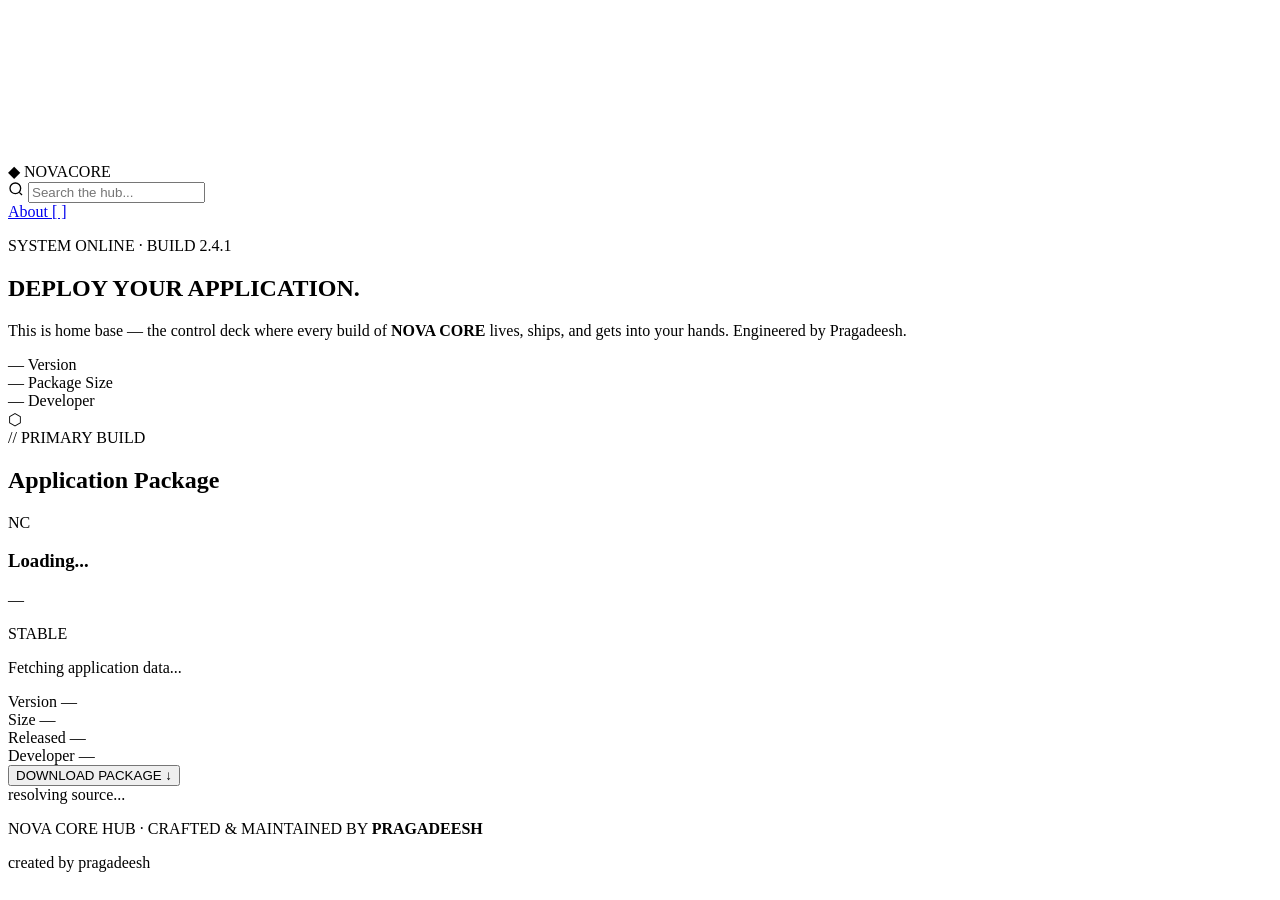
==== index.html @ a8330af1 "Create index.html" ====
<!DOCTYPE html>
<html lang="en">
<head>
<meta charset="UTF-8">
<meta name="viewport" content="width=device-width, initial-scale=1.0">
<title>NOVA CORE // Application Hub</title>
<link rel="preconnect" href="https://fonts.googleapis.com">
<link href="https://fonts.googleapis.com/css2?family=Orbitron:wght@500;700;900&family=Space+Grotesk:wght@400;500;600&family=JetBrains+Mono:wght@400;500&display=swap" rel="stylesheet">
<link rel="stylesheet" href="style.css">
</head>
<body>

<canvas id="grid-canvas"></canvas>
<div class="scanline"></div>
<div class="vignette"></div>

<header class="topbar">
  <div class="brand">
    <span class="brand-mark">◆</span>
    <span class="brand-text">NOVA<span class="brand-accent">CORE</span></span>
  </div>

  <div class="searchwrap">
    <svg class="search-icon" viewBox="0 0 24 24" width="16" height="16"><path fill="none" stroke="currentColor" stroke-width="2" d="M11 19a8 8 0 100-16 8 8 0 000 16zM21 21l-4.35-4.35"/></svg>
    <input id="search-input" type="text" placeholder="Search the hub..." autocomplete="off">
    <span class="search-glow"></span>
  </div>

  <nav class="nav">
    <a href="about.html" class="nav-link">
      <span class="nav-link-text">About</span>
      <span class="nav-link-bracket">[ ]</span>
    </a>
  </nav>
</header>

<main>

  <section class="hero" id="hero">
    <div class="hero-left">
      <p class="eyebrow"><span class="eyebrow-dot"></span> SYSTEM ONLINE · BUILD 2.4.1</p>
      <h1 class="hero-title">
        <span class="line">DEPLOY YOUR</span>
        <span class="line accent-text" data-text="APPLICATION.">APPLICATION.</span>
      </h1>
      <p class="hero-sub">This is home base — the control deck where every build of <strong>NOVA CORE</strong> lives, ships, and gets into your hands. Engineered by Pragadeesh.</p>

      <div class="hero-stats">
        <div class="stat">
          <span class="stat-num" id="stat-version">—</span>
          <span class="stat-label">Version</span>
        </div>
        <div class="stat">
          <span class="stat-num" id="stat-size">—</span>
          <span class="stat-label">Package Size</span>
        </div>
        <div class="stat">
          <span class="stat-num" id="stat-dev">—</span>
          <span class="stat-label">Developer</span>
        </div>
      </div>
    </div>

    <div class="hero-right">
      <div class="core-stage" id="core-stage">
        <div class="core-orbit orbit-1"><span class="orbit-node"></span></div>
        <div class="core-orbit orbit-2"><span class="orbit-node"></span></div>
        <div class="core-orbit orbit-3"><span class="orbit-node"></span></div>

        <div class="core-hex" id="core-hex">
          <div class="hex-face face-front"></div>
          <div class="hex-face face-back"></div>
          <div class="hex-ring"></div>
          <div class="hex-ring ring-2"></div>
          <span class="hex-glyph">⬡</span>
        </div>
      </div>
    </div>
  </section>

  <section class="app-section" id="app-section">
    <div class="section-heading">
      <span class="heading-index">// PRIMARY BUILD</span>
      <h2>Application Package</h2>
    </div>

    <div class="app-card" id="app-card">
      <div class="card-shine"></div>
      <div class="card-corner tl"></div>
      <div class="card-corner tr"></div>
      <div class="card-corner bl"></div>
      <div class="card-corner br"></div>

      <div class="card-top">
        <div class="app-icon">
          <span>NC</span>
        </div>
        <div class="app-heading">
          <h3 id="app-name">Loading...</h3>
          <p id="app-category" class="app-category">—</p>
        </div>
        <div class="status-pill">
          <span class="status-dot"></span> STABLE
        </div>
      </div>

      <p id="app-details" class="app-details">Fetching application data...</p>

      <div class="meta-grid">
        <div class="meta-item">
          <span class="meta-label">Version</span>
          <span class="meta-value" id="meta-version">—</span>
        </div>
        <div class="meta-item">
          <span class="meta-label">Size</span>
          <span class="meta-value" id="meta-size">—</span>
        </div>
        <div class="meta-item">
          <span class="meta-label">Released</span>
          <span class="meta-value" id="meta-date">—</span>
        </div>
        <div class="meta-item">
          <span class="meta-label">Developer</span>
          <span class="meta-value" id="meta-developer">—</span>
        </div>
      </div>

      <div class="card-actions">
        <button id="download-btn" class="download-btn">
          <span class="btn-label">DOWNLOAD PACKAGE</span>
          <span class="btn-icon">↓</span>
          <span class="btn-progress"></span>
        </button>
        <div class="url-display" id="url-display">
          <span class="url-dot"></span>
          <span id="url-text">resolving source...</span>
        </div>
      </div>
    </div>
  </section>

  <section class="footer-strip">
    <p>NOVA CORE HUB · CRAFTED &amp; MAINTAINED BY <strong>PRAGADEESH</strong></p>
  </section>

</main>

<div class="wm" aria-hidden="true">created by pragadeesh</div>

<script src="script.js"></script>
</body>
</html>
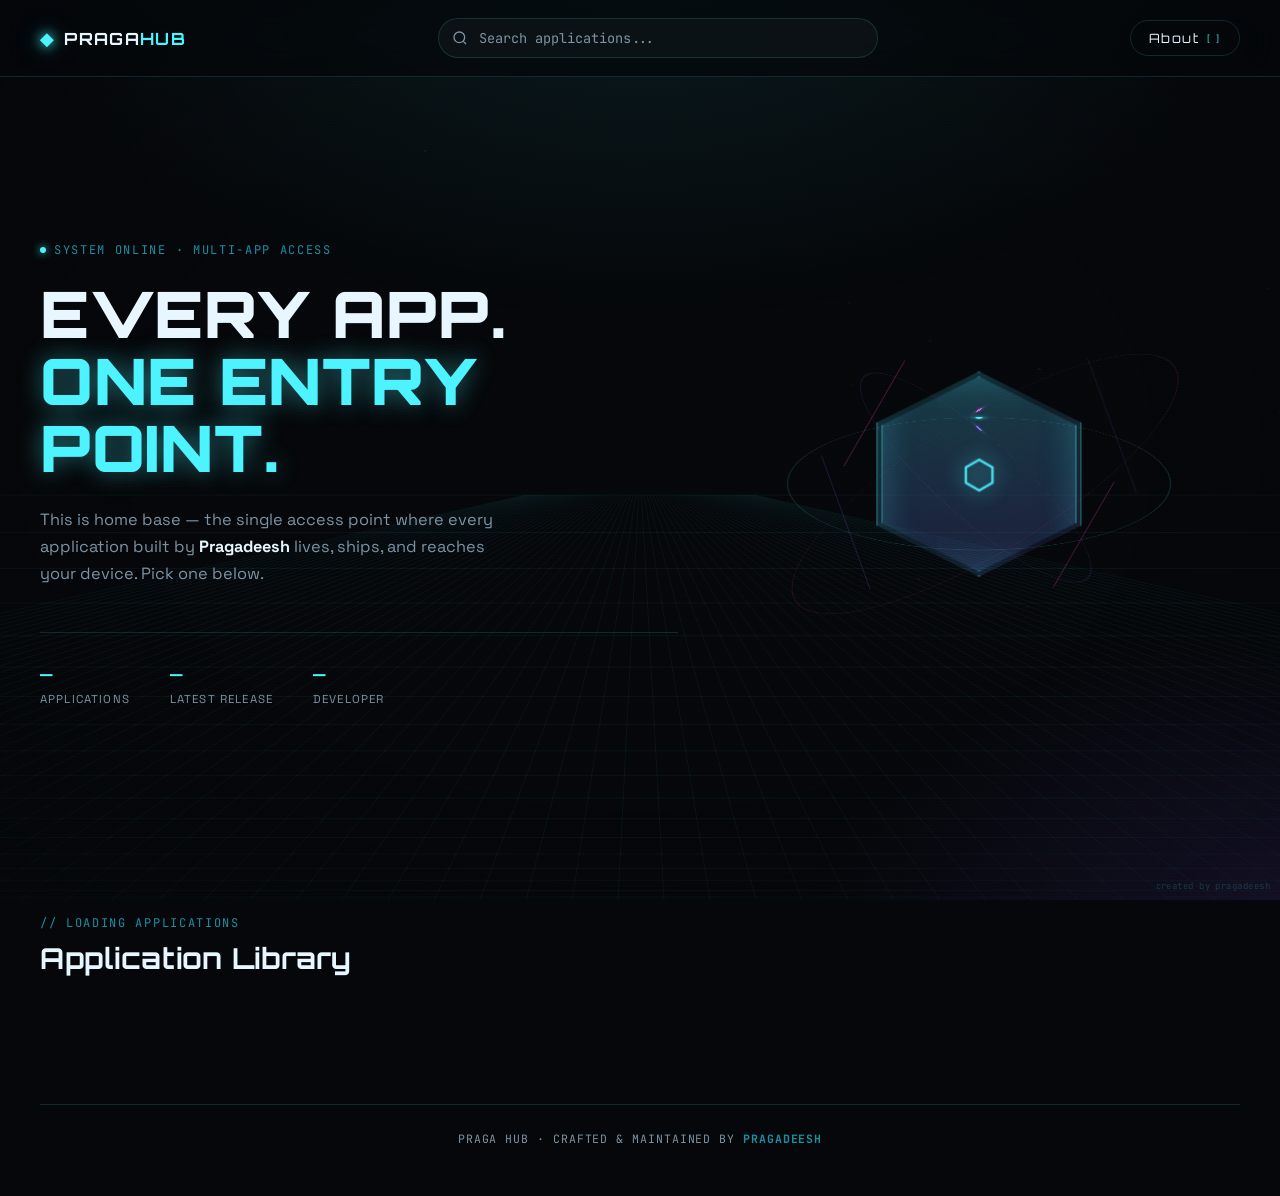
==== commit 9448d114: "Update index.html" ====
--- a/index.html
+++ b/index.html
@@ -3,7 +3,7 @@
 <head>
 <meta charset="UTF-8">
 <meta name="viewport" content="width=device-width, initial-scale=1.0">
-<title>NOVA CORE // Application Hub</title>
+<title>PRAGA HUB // Application Access Point</title>
 <link rel="preconnect" href="https://fonts.googleapis.com">
 <link href="https://fonts.googleapis.com/css2?family=Orbitron:wght@500;700;900&family=Space+Grotesk:wght@400;500;600&family=JetBrains+Mono:wght@400;500&display=swap" rel="stylesheet">
 <link rel="stylesheet" href="style.css">
@@ -17,12 +17,12 @@
 <header class="topbar">
   <div class="brand">
     <span class="brand-mark">◆</span>
-    <span class="brand-text">NOVA<span class="brand-accent">CORE</span></span>
+    <span class="brand-text">PRAGA<span class="brand-accent">HUB</span></span>
   </div>
 
   <div class="searchwrap">
     <svg class="search-icon" viewBox="0 0 24 24" width="16" height="16"><path fill="none" stroke="currentColor" stroke-width="2" d="M11 19a8 8 0 100-16 8 8 0 000 16zM21 21l-4.35-4.35"/></svg>
-    <input id="search-input" type="text" placeholder="Search the hub..." autocomplete="off">
+    <input id="search-input" type="text" placeholder="Search applications..." autocomplete="off">
     <span class="search-glow"></span>
   </div>
 
@@ -38,21 +38,21 @@
 
   <section class="hero" id="hero">
     <div class="hero-left">
-      <p class="eyebrow"><span class="eyebrow-dot"></span> SYSTEM ONLINE · BUILD 2.4.1</p>
+      <p class="eyebrow"><span class="eyebrow-dot"></span> SYSTEM ONLINE · MULTI-APP ACCESS</p>
       <h1 class="hero-title">
-        <span class="line">DEPLOY YOUR</span>
-        <span class="line accent-text" data-text="APPLICATION.">APPLICATION.</span>
+        <span class="line">EVERY APP.</span>
+        <span class="line accent-text" data-text="ONE ENTRY POINT.">ONE ENTRY POINT.</span>
       </h1>
-      <p class="hero-sub">This is home base — the control deck where every build of <strong>NOVA CORE</strong> lives, ships, and gets into your hands. Engineered by Pragadeesh.</p>
+      <p class="hero-sub">This is home base — the single access point where every application built by <strong>Pragadeesh</strong> lives, ships, and reaches your device. Pick one below.</p>
 
       <div class="hero-stats">
         <div class="stat">
-          <span class="stat-num" id="stat-version">—</span>
-          <span class="stat-label">Version</span>
+          <span class="stat-num" id="stat-count">—</span>
+          <span class="stat-label">Applications</span>
         </div>
         <div class="stat">
-          <span class="stat-num" id="stat-size">—</span>
-          <span class="stat-label">Package Size</span>
+          <span class="stat-num" id="stat-latest">—</span>
+          <span class="stat-label">Latest Release</span>
         </div>
         <div class="stat">
           <span class="stat-num" id="stat-dev">—</span>
@@ -80,67 +80,19 @@
 
   <section class="app-section" id="app-section">
     <div class="section-heading">
-      <span class="heading-index">// PRIMARY BUILD</span>
-      <h2>Application Package</h2>
+      <span class="heading-index" id="heading-index">// LOADING APPLICATIONS</span>
+      <h2>Application Library</h2>
     </div>
 
-    <div class="app-card" id="app-card">
-      <div class="card-shine"></div>
-      <div class="card-corner tl"></div>
-      <div class="card-corner tr"></div>
-      <div class="card-corner bl"></div>
-      <div class="card-corner br"></div>
+    <div class="app-grid" id="app-grid">
+      <!-- app cards injected here by script.js -->
+    </div>
 
-      <div class="card-top">
-        <div class="app-icon">
-          <span>NC</span>
-        </div>
-        <div class="app-heading">
-          <h3 id="app-name">Loading...</h3>
-          <p id="app-category" class="app-category">—</p>
-        </div>
-        <div class="status-pill">
-          <span class="status-dot"></span> STABLE
-        </div>
-      </div>
-
-      <p id="app-details" class="app-details">Fetching application data...</p>
-
-      <div class="meta-grid">
-        <div class="meta-item">
-          <span class="meta-label">Version</span>
-          <span class="meta-value" id="meta-version">—</span>
-        </div>
-        <div class="meta-item">
-          <span class="meta-label">Size</span>
-          <span class="meta-value" id="meta-size">—</span>
-        </div>
-        <div class="meta-item">
-          <span class="meta-label">Released</span>
-          <span class="meta-value" id="meta-date">—</span>
-        </div>
-        <div class="meta-item">
-          <span class="meta-label">Developer</span>
-          <span class="meta-value" id="meta-developer">—</span>
-        </div>
-      </div>
-
-      <div class="card-actions">
-        <button id="download-btn" class="download-btn">
-          <span class="btn-label">DOWNLOAD PACKAGE</span>
-          <span class="btn-icon">↓</span>
-          <span class="btn-progress"></span>
-        </button>
-        <div class="url-display" id="url-display">
-          <span class="url-dot"></span>
-          <span id="url-text">resolving source...</span>
-        </div>
-      </div>
-    </div>
+    <p class="no-apps-msg" id="no-apps-msg" hidden>No applications match your search.</p>
   </section>
 
   <section class="footer-strip">
-    <p>NOVA CORE HUB · CRAFTED &amp; MAINTAINED BY <strong>PRAGADEESH</strong></p>
+    <p>PRAGA HUB · CRAFTED &amp; MAINTAINED BY <strong>PRAGADEESH</strong></p>
   </section>
 
 </main>
--- a/style.css
+++ b/style.css
@@ -0,0 +1,568 @@
+/* ============ TOKENS ============ */
+:root{
+  --bg: #05070a;
+  --bg-2: #0a0f16;
+  --cyan: #4df3ff;
+  --cyan-dim: #1c8fa3;
+  --violet: #8a5bff;
+  --magenta: #ff3ec8;
+  --ink: #e8f6ff;
+  --ink-dim: #7d92a3;
+  --line: rgba(77, 243, 255, 0.14);
+  --glass: rgba(13, 20, 28, 0.55);
+  --radius: 14px;
+  --font-display: 'Orbitron', sans-serif;
+  --font-body: 'Space Grotesk', sans-serif;
+  --font-mono: 'JetBrains Mono', monospace;
+}
+
+*{margin:0;padding:0;box-sizing:border-box;}
+
+html{scroll-behavior:smooth;}
+
+body{
+  background: var(--bg);
+  color: var(--ink);
+  font-family: var(--font-body);
+  overflow-x: hidden;
+  min-height: 100vh;
+  position: relative;
+}
+
+@media (prefers-reduced-motion: reduce){
+  *{animation-duration: 0.01ms !important; animation-iteration-count: 1 !important; transition-duration: 0.01ms !important;}
+}
+
+::selection{ background: var(--cyan); color: #001014; }
+
+/* ============ BACKDROP LAYERS ============ */
+#grid-canvas{
+  position: fixed; inset: 0; width: 100%; height: 100%;
+  z-index: 0; opacity: 0.55;
+}
+
+.vignette{
+  position: fixed; inset: 0; z-index: 1; pointer-events: none;
+  background:
+    radial-gradient(ellipse 80% 60% at 50% 0%, rgba(77,243,255,0.08), transparent 60%),
+    radial-gradient(ellipse 60% 50% at 100% 100%, rgba(138,91,255,0.10), transparent 60%),
+    radial-gradient(ellipse 100% 100% at 50% 50%, transparent 40%, var(--bg) 100%);
+}
+
+.scanline{
+  position: fixed; inset: 0; z-index: 2; pointer-events: none;
+  background: repeating-linear-gradient(
+    to bottom,
+    rgba(255,255,255,0.015) 0px,
+    rgba(255,255,255,0.015) 1px,
+    transparent 1px,
+    transparent 3px
+  );
+  mix-blend-mode: overlay;
+}
+
+/* ============ TOPBAR ============ */
+.topbar{
+  position: sticky; top: 0; z-index: 50;
+  display: flex; align-items: center; justify-content: space-between;
+  gap: 24px;
+  padding: 18px 40px;
+  background: rgba(5,7,10,0.72);
+  backdrop-filter: blur(16px) saturate(140%);
+  border-bottom: 1px solid var(--line);
+}
+
+.brand{
+  display: flex; align-items: center; gap: 10px;
+  font-family: var(--font-display);
+  font-weight: 700;
+  font-size: 1.05rem;
+  letter-spacing: 0.08em;
+  white-space: nowrap;
+}
+.brand-mark{
+  color: var(--cyan);
+  text-shadow: 0 0 12px var(--cyan), 0 0 24px rgba(77,243,255,0.5);
+  animation: pulse-mark 3s ease-in-out infinite;
+}
+@keyframes pulse-mark{
+  0%,100%{ opacity: 1; }
+  50%{ opacity: 0.5; }
+}
+.brand-accent{ color: var(--cyan); }
+
+.searchwrap{
+  position: relative;
+  flex: 1;
+  max-width: 440px;
+  display: flex;
+  align-items: center;
+}
+.search-icon{
+  position: absolute; left: 14px;
+  color: var(--ink-dim);
+  pointer-events: none;
+  z-index: 2;
+}
+#search-input{
+  width: 100%;
+  background: rgba(255,255,255,0.03);
+  border: 1px solid var(--line);
+  border-radius: 999px;
+  padding: 10px 16px 10px 40px;
+  color: var(--ink);
+  font-family: var(--font-mono);
+  font-size: 0.85rem;
+  outline: none;
+  transition: border-color 0.25s ease, background 0.25s ease;
+}
+#search-input::placeholder{ color: var(--ink-dim); }
+#search-input:focus{
+  border-color: var(--cyan);
+  background: rgba(77,243,255,0.05);
+}
+.search-glow{
+  position: absolute; inset: -1px;
+  border-radius: 999px;
+  pointer-events: none;
+  opacity: 0;
+  box-shadow: 0 0 0 1px var(--cyan), 0 0 18px rgba(77,243,255,0.35);
+  transition: opacity 0.25s ease;
+}
+#search-input:focus ~ .search-glow{ opacity: 1; }
+
+.nav-link{
+  display: flex; align-items: center; gap: 8px;
+  text-decoration: none;
+  color: var(--ink);
+  font-family: var(--font-display);
+  font-size: 0.8rem;
+  letter-spacing: 0.12em;
+  padding: 9px 18px;
+  border: 1px solid var(--line);
+  border-radius: 999px;
+  position: relative;
+  overflow: hidden;
+  transition: border-color 0.25s ease, color 0.25s ease;
+}
+.nav-link-bracket{ color: var(--cyan); font-size: 0.75rem; opacity: 0.7; }
+.nav-link::before{
+  content: '';
+  position: absolute; inset: 0;
+  background: linear-gradient(90deg, transparent, rgba(77,243,255,0.18), transparent);
+  transform: translateX(-100%);
+  transition: transform 0.5s ease;
+}
+.nav-link:hover{ border-color: var(--cyan); color: var(--cyan); }
+.nav-link:hover::before{ transform: translateX(100%); }
+
+/* ============ LAYOUT ============ */
+main{
+  position: relative; z-index: 5;
+  max-width: 1280px;
+  margin: 0 auto;
+  padding: 0 40px;
+}
+
+/* ============ HERO ============ */
+.hero{
+  display: grid;
+  grid-template-columns: 1.1fr 0.9fr;
+  align-items: center;
+  gap: 40px;
+  min-height: 86vh;
+  padding: 60px 0 40px;
+}
+
+.eyebrow{
+  display: flex; align-items: center; gap: 8px;
+  font-family: var(--font-mono);
+  font-size: 0.75rem;
+  letter-spacing: 0.14em;
+  color: var(--cyan-dim);
+  margin-bottom: 22px;
+}
+.eyebrow-dot{
+  width: 6px; height: 6px; border-radius: 50%;
+  background: var(--cyan);
+  box-shadow: 0 0 8px var(--cyan);
+  animation: pulse-mark 2s ease-in-out infinite;
+}
+
+.hero-title{
+  font-family: var(--font-display);
+  font-weight: 900;
+  font-size: clamp(2.4rem, 5vw, 4.2rem);
+  line-height: 1.05;
+  letter-spacing: 0.01em;
+}
+.hero-title .line{ display: block; }
+.accent-text{
+  position: relative;
+  color: var(--cyan);
+  text-shadow: 0 0 24px rgba(77,243,255,0.45);
+}
+
+.hero-sub{
+  margin-top: 26px;
+  max-width: 480px;
+  font-size: 1.02rem;
+  line-height: 1.65;
+  color: var(--ink-dim);
+}
+.hero-sub strong{ color: var(--ink); }
+
+.hero-stats{
+  display: flex;
+  gap: 40px;
+  margin-top: 44px;
+  padding-top: 28px;
+  border-top: 1px solid var(--line);
+}
+.stat{ display: flex; flex-direction: column; gap: 4px; }
+.stat-num{
+  font-family: var(--font-mono);
+  font-size: 1.3rem;
+  font-weight: 500;
+  color: var(--cyan);
+}
+.stat-label{
+  font-size: 0.72rem;
+  letter-spacing: 0.1em;
+  text-transform: uppercase;
+  color: var(--ink-dim);
+}
+
+/* ============ 3D CORE ============ */
+.hero-right{
+  display: flex; align-items: center; justify-content: center;
+  perspective: 1200px;
+}
+.core-stage{
+  position: relative;
+  width: 380px; height: 380px;
+  transform-style: preserve-3d;
+}
+
+.core-orbit{
+  position: absolute; inset: 0;
+  border: 1px solid rgba(77,243,255,0.18);
+  border-radius: 50%;
+  transform-style: preserve-3d;
+}
+.orbit-1{ animation: spin-orbit 12s linear infinite; transform: rotateX(70deg) rotateZ(0deg); }
+.orbit-2{ animation: spin-orbit-rev 18s linear infinite; transform: rotateX(70deg) rotateY(40deg); inset: 40px; border-color: rgba(138,91,255,0.18); }
+.orbit-3{ animation: spin-orbit 26s linear infinite; transform: rotateX(70deg) rotateY(-30deg); inset: -30px; border-color: rgba(255,62,200,0.14); }
+
+@keyframes spin-orbit{ to{ transform: rotateX(70deg) rotateZ(360deg); } }
+@keyframes spin-orbit-rev{ to{ transform: rotateX(70deg) rotateY(40deg) rotateZ(-360deg); } }
+
+.orbit-node{
+  position: absolute; top: -4px; left: 50%;
+  width: 8px; height: 8px; margin-left: -4px;
+  border-radius: 50%;
+  background: var(--cyan);
+  box-shadow: 0 0 10px var(--cyan), 0 0 20px rgba(77,243,255,0.6);
+}
+.orbit-2 .orbit-node{ background: var(--violet); box-shadow: 0 0 10px var(--violet); }
+.orbit-3 .orbit-node{ background: var(--magenta); box-shadow: 0 0 10px var(--magenta); }
+
+.core-hex{
+  position: absolute; top: 50%; left: 50%;
+  width: 200px; height: 200px;
+  margin: -100px 0 0 -100px;
+  transform-style: preserve-3d;
+  animation: hex-spin 14s linear infinite;
+  will-change: transform;
+}
+@keyframes hex-spin{
+  from{ transform: rotateY(0deg) rotateX(8deg); }
+  to{ transform: rotateY(360deg) rotateX(8deg); }
+}
+
+.hex-face{
+  position: absolute; inset: 0;
+  clip-path: polygon(50% 0%, 100% 25%, 100% 75%, 50% 100%, 0% 75%, 0% 25%);
+  background: linear-gradient(150deg, rgba(77,243,255,0.14), rgba(138,91,255,0.10));
+  border: 1px solid rgba(77,243,255,0.5);
+  box-shadow: inset 0 0 40px rgba(77,243,255,0.15), 0 0 40px rgba(77,243,255,0.12);
+}
+.face-back{ transform: translateZ(-30px) rotateY(180deg); }
+.face-front{ transform: translateZ(30px); }
+
+.hex-ring{
+  position: absolute; inset: -22px;
+  border: 1px solid rgba(255,62,200,0.25);
+  clip-path: polygon(50% 0%, 100% 25%, 100% 75%, 50% 100%, 0% 75%, 0% 25%);
+  transform: translateZ(-5px) rotateZ(30deg);
+}
+.ring-2{ inset: -44px; border-color: rgba(138,91,255,0.18); transform: translateZ(-15px) rotateZ(-20deg); }
+
+.hex-glyph{
+  position: absolute; top: 50%; left: 50%;
+  transform: translate(-50%,-50%) translateZ(50px);
+  font-size: 2.4rem;
+  color: var(--cyan);
+  text-shadow: 0 0 20px var(--cyan);
+}
+
+/* ============ SECTION HEADING ============ */
+.section-heading{
+  margin: 60px 0 28px;
+}
+.heading-index{
+  font-family: var(--font-mono);
+  font-size: 0.75rem;
+  letter-spacing: 0.14em;
+  color: var(--cyan-dim);
+}
+.section-heading h2{
+  font-family: var(--font-display);
+  font-size: 1.8rem;
+  margin-top: 8px;
+  letter-spacing: 0.02em;
+}
+
+/* ============ APP CARD ============ */
+.app-section{ padding-bottom: 100px; }
+
+.app-card{
+  position: relative;
+  background: var(--glass);
+  backdrop-filter: blur(20px) saturate(140%);
+  border: 1px solid var(--line);
+  border-radius: var(--radius);
+  padding: 40px;
+  transform-style: preserve-3d;
+  transform: perspective(1000px) rotateX(0deg) rotateY(0deg);
+  transition: transform 0.15s ease-out, box-shadow 0.3s ease;
+  will-change: transform;
+  overflow: hidden;
+}
+.app-card:hover{
+  box-shadow: 0 20px 60px rgba(0,0,0,0.5), 0 0 60px rgba(77,243,255,0.08);
+}
+
+.card-shine{
+  position: absolute; inset: 0;
+  background: radial-gradient(circle 300px at var(--mx,50%) var(--my,50%), rgba(77,243,255,0.10), transparent 60%);
+  pointer-events: none;
+  transition: opacity 0.3s ease;
+  opacity: 0;
+}
+.app-card:hover .card-shine{ opacity: 1; }
+
+.card-corner{
+  position: absolute;
+  width: 22px; height: 22px;
+  border-color: var(--cyan);
+  opacity: 0.6;
+}
+.card-corner.tl{ top: 14px; left: 14px; border-top: 2px solid; border-left: 2px solid; }
+.card-corner.tr{ top: 14px; right: 14px; border-top: 2px solid; border-right: 2px solid; }
+.card-corner.bl{ bottom: 14px; left: 14px; border-bottom: 2px solid; border-left: 2px solid; }
+.card-corner.br{ bottom: 14px; right: 14px; border-bottom: 2px solid; border-right: 2px solid; }
+
+.card-top{
+  display: flex; align-items: center; gap: 18px;
+  margin-bottom: 22px;
+}
+.app-icon{
+  width: 62px; height: 62px;
+  border-radius: 16px;
+  display: flex; align-items: center; justify-content: center;
+  background: linear-gradient(145deg, rgba(77,243,255,0.18), rgba(138,91,255,0.18));
+  border: 1px solid rgba(77,243,255,0.4);
+  font-family: var(--font-display);
+  font-weight: 700;
+  color: var(--cyan);
+  box-shadow: 0 0 24px rgba(77,243,255,0.15);
+  flex-shrink: 0;
+}
+.app-heading{ flex: 1; min-width: 0; }
+.app-heading h3{
+  font-family: var(--font-display);
+  font-size: 1.3rem;
+  letter-spacing: 0.02em;
+}
+.app-category{
+  font-family: var(--font-mono);
+  font-size: 0.78rem;
+  color: var(--ink-dim);
+  margin-top: 4px;
+}
+.status-pill{
+  display: flex; align-items: center; gap: 6px;
+  font-family: var(--font-mono);
+  font-size: 0.7rem;
+  letter-spacing: 0.08em;
+  color: #6dffb0;
+  background: rgba(109,255,176,0.08);
+  border: 1px solid rgba(109,255,176,0.3);
+  padding: 6px 12px;
+  border-radius: 999px;
+  white-space: nowrap;
+}
+.status-dot{
+  width: 6px; height: 6px; border-radius: 50%;
+  background: #6dffb0;
+  box-shadow: 0 0 8px #6dffb0;
+}
+
+.app-details{
+  color: var(--ink-dim);
+  line-height: 1.7;
+  font-size: 0.96rem;
+  max-width: 640px;
+  margin-bottom: 30px;
+}
+
+.meta-grid{
+  display: grid;
+  grid-template-columns: repeat(4, 1fr);
+  gap: 1px;
+  background: var(--line);
+  border: 1px solid var(--line);
+  border-radius: 10px;
+  overflow: hidden;
+  margin-bottom: 30px;
+}
+.meta-item{
+  background: rgba(255,255,255,0.02);
+  padding: 16px 18px;
+  display: flex; flex-direction: column; gap: 6px;
+}
+.meta-label{
+  font-size: 0.68rem;
+  letter-spacing: 0.1em;
+  text-transform: uppercase;
+  color: var(--ink-dim);
+}
+.meta-value{
+  font-family: var(--font-mono);
+  font-size: 0.9rem;
+  color: var(--ink);
+}
+
+.card-actions{
+  display: flex; align-items: center; gap: 22px;
+  flex-wrap: wrap;
+}
+
+.download-btn{
+  position: relative;
+  display: inline-flex; align-items: center; gap: 10px;
+  padding: 15px 30px;
+  background: linear-gradient(120deg, var(--cyan), var(--violet));
+  border: none;
+  border-radius: 10px;
+  font-family: var(--font-display);
+  font-weight: 700;
+  font-size: 0.82rem;
+  letter-spacing: 0.1em;
+  color: #04141a;
+  cursor: pointer;
+  overflow: hidden;
+  box-shadow: 0 8px 30px rgba(77,243,255,0.25);
+  transition: transform 0.2s ease, box-shadow 0.2s ease;
+}
+.download-btn:hover{
+  transform: translateY(-2px);
+  box-shadow: 0 12px 40px rgba(77,243,255,0.4);
+}
+.download-btn:active{ transform: translateY(0); }
+.btn-icon{ font-size: 1rem; transition: transform 0.2s ease; }
+.download-btn:hover .btn-icon{ transform: translateY(2px); }
+.btn-progress{
+  position: absolute; left: 0; top: 0; bottom: 0;
+  width: 0%;
+  background: rgba(255,255,255,0.25);
+  transition: width 1.2s linear;
+}
+.download-btn.downloading .btn-progress{ width: 100%; }
+
+.url-display{
+  display: flex; align-items: center; gap: 8px;
+  font-family: var(--font-mono);
+  font-size: 0.78rem;
+  color: var(--ink-dim);
+  padding: 10px 16px;
+  border: 1px solid var(--line);
+  border-radius: 999px;
+  max-width: 100%;
+  overflow: hidden;
+}
+.url-dot{
+  width: 6px; height: 6px; border-radius: 50%;
+  background: var(--cyan);
+  box-shadow: 0 0 6px var(--cyan);
+  flex-shrink: 0;
+}
+#url-text{
+  white-space: nowrap; overflow: hidden; text-overflow: ellipsis;
+}
+
+/* ============ FOOTER ============ */
+.footer-strip{
+  border-top: 1px solid var(--line);
+  padding: 26px 0 50px;
+  text-align: center;
+  font-family: var(--font-mono);
+  font-size: 0.72rem;
+  letter-spacing: 0.08em;
+  color: var(--ink-dim);
+}
+.footer-strip strong{ color: var(--cyan-dim); }
+
+/* ============ WATERMARK ============ */
+.wm{
+  position: fixed;
+  bottom: 8px;
+  right: 10px;
+  z-index: 999;
+  font-family: var(--font-mono);
+  font-size: 9px;
+  letter-spacing: 0.05em;
+  color: rgba(77,243,255,0.18);
+  pointer-events: none;
+  user-select: none;
+}
+
+/* ============ NO RESULTS TOAST ============ */
+.no-result-toast{
+  position: fixed;
+  top: 90px; left: 50%;
+  transform: translateX(-50%) translateY(-10px);
+  background: rgba(10,15,22,0.9);
+  border: 1px solid rgba(255,62,200,0.4);
+  color: var(--ink);
+  font-family: var(--font-mono);
+  font-size: 0.8rem;
+  padding: 10px 20px;
+  border-radius: 999px;
+  z-index: 100;
+  opacity: 0;
+  transition: opacity 0.25s ease, transform 0.25s ease;
+  pointer-events: none;
+}
+.no-result-toast.show{
+  opacity: 1;
+  transform: translateX(-50%) translateY(0);
+}
+
+/* ============ RESPONSIVE ============ */
+@media (max-width: 980px){
+  .hero{ grid-template-columns: 1fr; min-height: auto; padding: 40px 0; }
+  .hero-right{ order: -1; margin-bottom: 20px; }
+  .core-stage{ width: 280px; height: 280px; }
+  .topbar{ flex-wrap: wrap; gap: 14px; padding: 16px 20px; }
+  .searchwrap{ order: 3; max-width: 100%; }
+  main{ padding: 0 20px; }
+  .meta-grid{ grid-template-columns: repeat(2, 1fr); }
+  .hero-stats{ flex-wrap: wrap; gap: 24px; }
+}
+
+@media (max-width: 520px){
+  .app-card{ padding: 24px; }
+  .card-top{ flex-wrap: wrap; }
+}
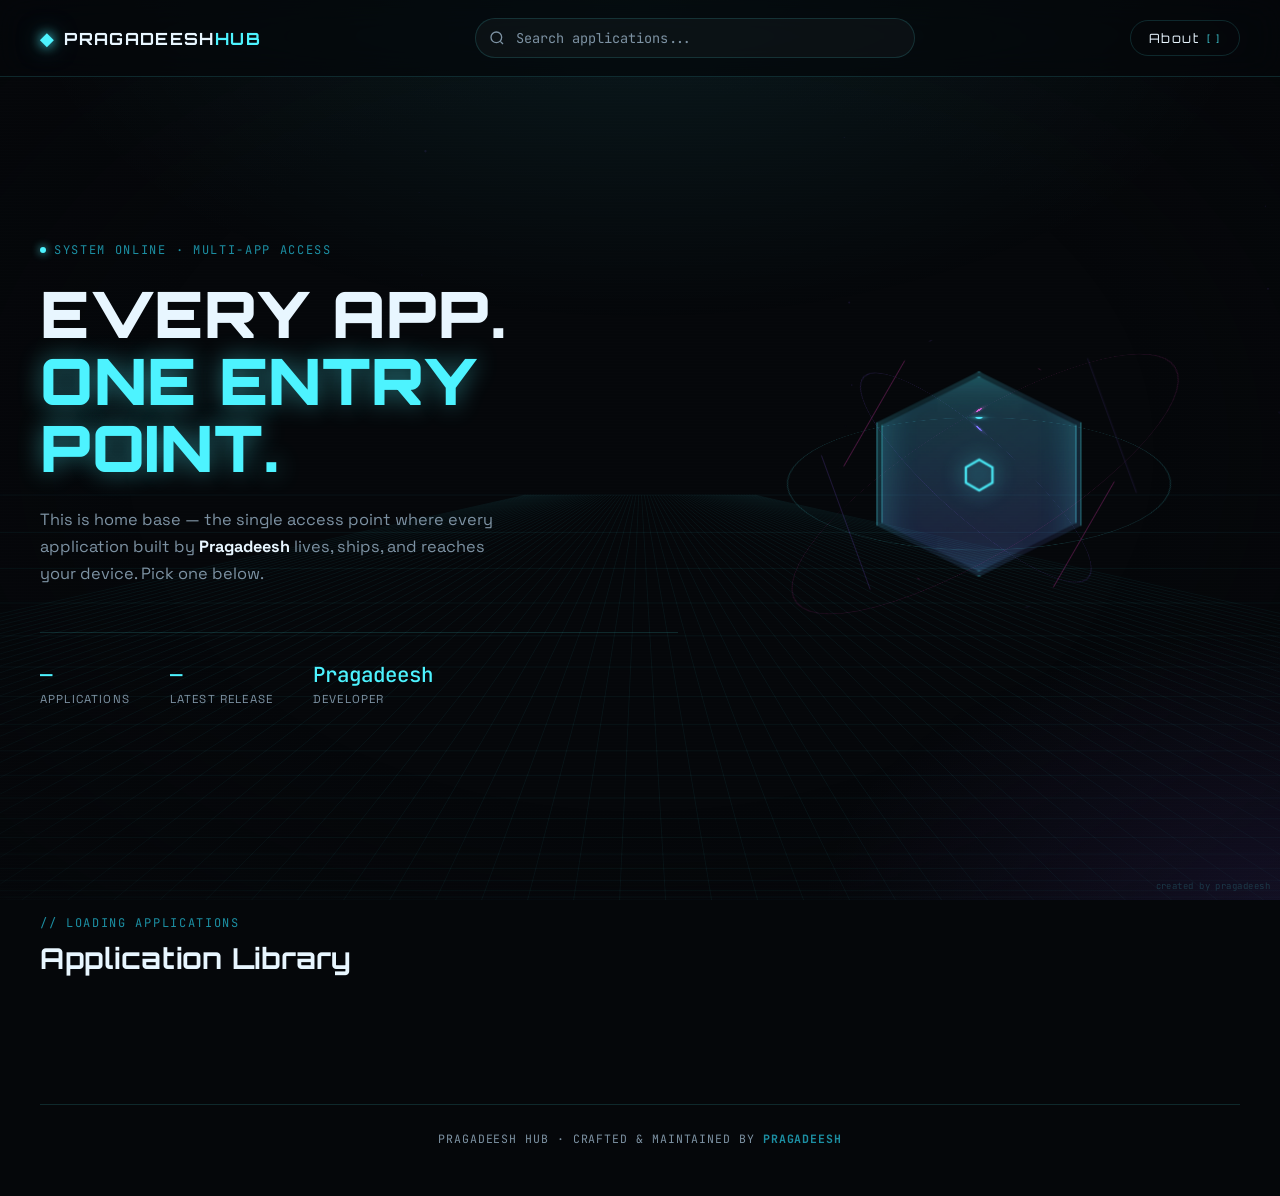
==== commit 5a0d6749: "Update index.html" ====
--- a/index.html
+++ b/index.html
@@ -3,7 +3,7 @@
 <head>
 <meta charset="UTF-8">
 <meta name="viewport" content="width=device-width, initial-scale=1.0">
-<title>PRAGA HUB // Application Access Point</title>
+<title>PRAGADEESH HUB // Application Access Point</title>
 <link rel="preconnect" href="https://fonts.googleapis.com">
 <link href="https://fonts.googleapis.com/css2?family=Orbitron:wght@500;700;900&family=Space+Grotesk:wght@400;500;600&family=JetBrains+Mono:wght@400;500&display=swap" rel="stylesheet">
 <link rel="stylesheet" href="style.css">
@@ -17,7 +17,7 @@
 <header class="topbar">
   <div class="brand">
     <span class="brand-mark">◆</span>
-    <span class="brand-text">PRAGA<span class="brand-accent">HUB</span></span>
+    <span class="brand-text">PRAGADEESH<span class="brand-accent">HUB</span></span>
   </div>
 
   <div class="searchwrap">
@@ -92,7 +92,7 @@
   </section>
 
   <section class="footer-strip">
-    <p>PRAGA HUB · CRAFTED &amp; MAINTAINED BY <strong>PRAGADEESH</strong></p>
+    <p>PRAGADEESH HUB · CRAFTED &amp; MAINTAINED BY <strong>PRAGADEESH</strong></p>
   </section>
 
 </main>
